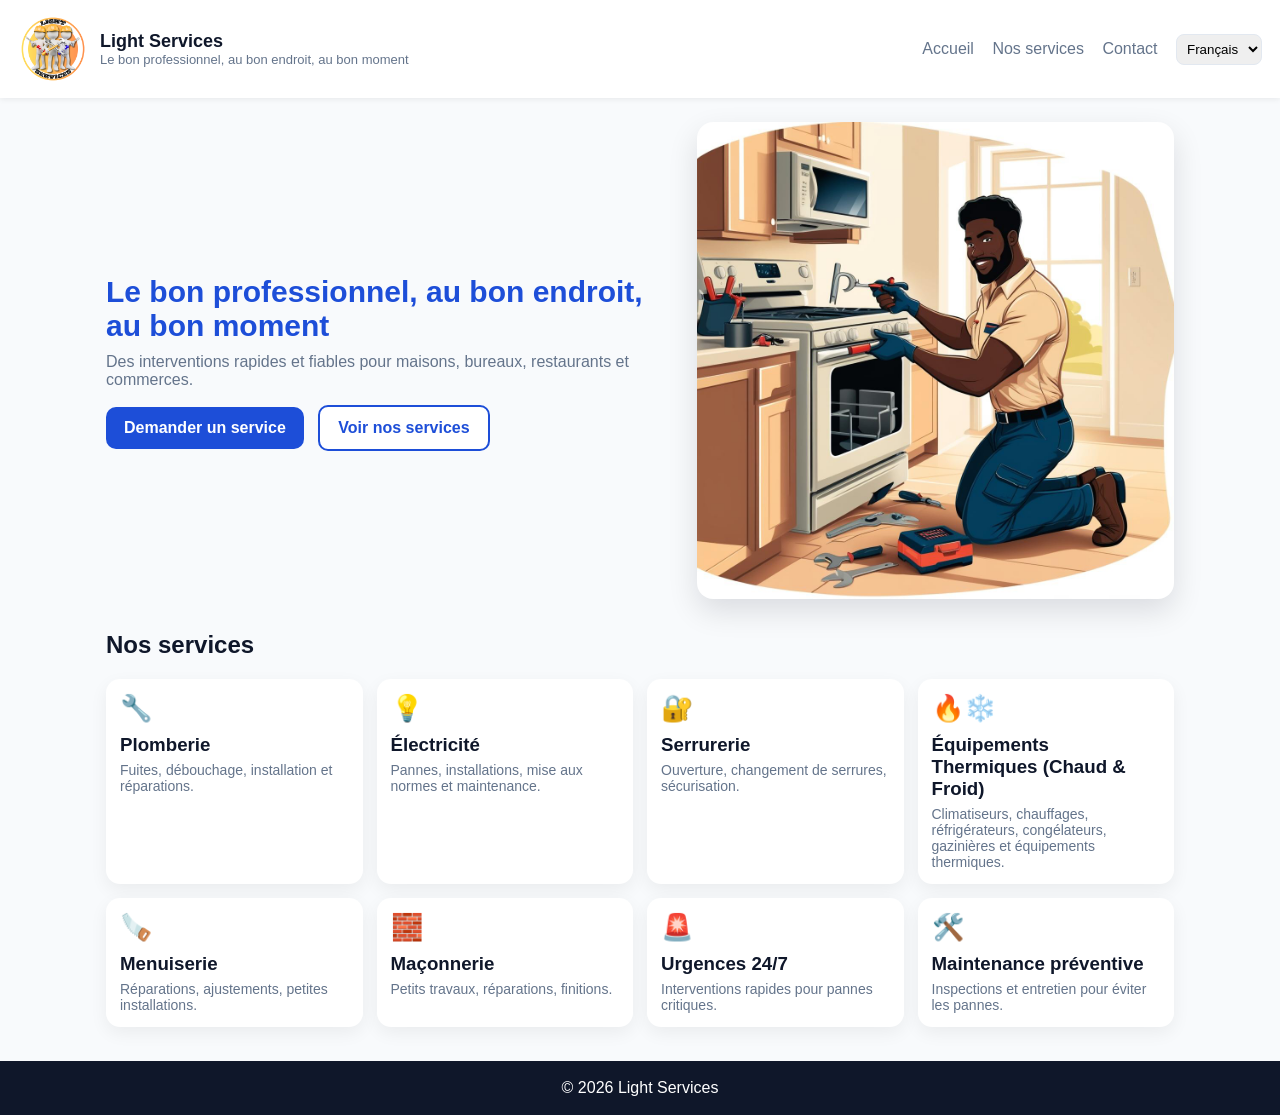
==== index.html @ 5b81557a "Move site to root for GitHub Pages" ====
<!doctype html>
<html lang="fr">
<head>
  <meta charset="utf-8" />
  <meta name="viewport" content="width=device-width,initial-scale=1" />
  <title>Light Services - Accueil</title>
  <link rel="stylesheet" href="style.css">
</head>
<body>
  <header>
    <div class="brand">
      <img src="assets/logo.png" alt="Light Services">
      <div>
        <h1>Light Services</h1>
        <p id="slogan">—</p>
      </div>
    </div>
    <nav>
      <a href="index.html" id="navHome">Accueil</a>
      <a href="services.html" id="navServices">Nos services</a>
      <a href="contact.html" id="navContact">Contact</a>
      <select class="langSwitcher" aria-label="Language selector">
        <option value="fr">Français</option>
        <option value="en">English</option>
      </select>
    </nav>
  </header>

  <main>
    <section class="hero">
      <div>
        <h2 id="heroTitle">Le bon professionnel, au bon endroit, au bon moment</h2>
        <p class="lead" id="heroLead">Des interventions rapides et fiables…</p>
        <a class="btn primary" href="contact.html" id="btnRequest">Demander un service</a>
        <a class="btn outline" href="services.html" id="btnServices">Voir nos services</a>
      </div>
      <div>
        <img src="assets/technicien.jpg" alt="Technicien Light Services">
      </div>
    </section>

    <section class="section">
      <h2 id="servicesSectionTitle">Nos services</h2>
      <div class="grid">
        <div class="card">
          <div class="icon">🔧</div>
          <h3 id="s1Title">Plomberie</h3>
          <p id="s1Text">—</p>
        </div>
        <div class="card">
          <div class="icon">💡</div>
          <h3 id="s2Title">Électricité</h3>
          <p id="s2Text">—</p>
        </div>
        <div class="card">
          <div class="icon">🔐</div>
          <h3 id="s3Title">Serrurerie</h3>
          <p id="s3Text">—</p>
        </div>
        <div class="card">
          <div class="icon">🔥❄️</div>
          <h3 id="s4Title">Équipements Thermiques (Chaud & Froid)</h3>
          <p id="s4Text">—</p>
        </div>
        <div class="card">
          <div class="icon">🪚</div>
          <h3 id="s5Title">Menuiserie</h3>
          <p id="s5Text">—</p>
        </div>
        <div class="card">
          <div class="icon">🧱</div>
          <h3 id="s6Title">Maçonnerie</h3>
          <p id="s6Text">—</p>
        </div>
        <div class="card">
          <div class="icon">🚨</div>
          <h3 id="s7Title">Urgences 24/7</h3>
          <p id="s7Text">—</p>
        </div>
        <div class="card">
          <div class="icon">🛠️</div>
          <h3 id="s8Title">Maintenance préventive</h3>
          <p id="s8Text">—</p>
        </div>
      </div>
    </section>
  </main>

  <footer>© 2026 Light Services</footer>
  <script src="script.js"></script>
  <script>
    // slogan mirrors hero title
    document.addEventListener("DOMContentLoaded", ()=>{
      const h = document.getElementById("heroTitle");
      const s = document.getElementById("slogan");
      if(h && s) s.textContent = h.textContent;
    });
  </script>
</body>
</html>
---- style.css ----
:root{
  --blue:#1d4ed8;
  --orange:#f97316;
  --muted:#64748b;
  --bg:#f8fafc;
  --card:#ffffff;
  --text:#0f172a;
}

*{box-sizing:border-box}
body{margin:0;font-family:Arial, sans-serif;background:var(--bg);color:var(--text)}
header{background:#fff;box-shadow:0 1px 6px rgba(2,6,23,.08);padding:14px 18px;display:flex;align-items:center;justify-content:space-between;gap:12px;flex-wrap:wrap}
.brand{display:flex;align-items:center;gap:12px}
.brand img{height:70px}
.brand h1{font-size:18px;margin:0}
.brand p{margin:0;color:var(--muted);font-size:13px}
nav a{color:var(--muted);text-decoration:none;margin-right:14px}
nav a:hover{color:var(--blue)}
nav select{padding:6px;border-radius:8px;border:1px solid #e2e8f0}
main{max-width:1100px;margin:24px auto;padding:0 16px}
.hero{display:grid;grid-template-columns:1.2fr 1fr;gap:18px;align-items:center}
.hero h2{font-size:30px;margin:0 0 10px;color:var(--blue)}
.hero .lead{color:var(--muted);font-size:16px;margin:0 0 16px}
.hero img{width:100%;height:auto;border-radius:16px;box-shadow:0 12px 30px rgba(2,6,23,.12);background:#fff}
.btn{display:inline-block;padding:12px 18px;border-radius:10px;text-decoration:none;font-weight:700}
.btn.primary{background:var(--blue);color:#fff}
.btn.outline{border:2px solid var(--blue);color:var(--blue);background:#fff;margin-left:10px}
.section{margin-top:28px}
.grid{display:grid;grid-template-columns:repeat(4,1fr);gap:14px}
.card{background:var(--card);border-radius:14px;padding:14px;box-shadow:0 6px 18px rgba(2,6,23,.06)}
.card .icon{font-size:26px}
.card h3{margin:10px 0 6px}
.card p{margin:0;color:var(--muted);font-size:14px}
footer{margin-top:34px;padding:18px;text-align:center;background:#0f172a;color:#fff}
form{display:grid;grid-template-columns:1fr 1fr;gap:12px}
label{font-weight:700;font-size:13px}
input, select, textarea{padding:10px;border:1px solid #e2e8f0;border-radius:10px}
textarea{grid-column:span 2;min-height:120px}
form .btn{grid-column:span 2;text-align:center;border:none;cursor:pointer}
.note{color:var(--muted);font-size:13px}
@media(max-width:900px){
  .hero{grid-template-columns:1fr}
  .grid{grid-template-columns:repeat(2,1fr)}
  form{grid-template-columns:1fr}
  textarea{grid-column:span 1}
}
@media(max-width:520px){
  .grid{grid-template-columns:1fr}
  .btn.outline{margin-left:0;margin-top:10px}
}
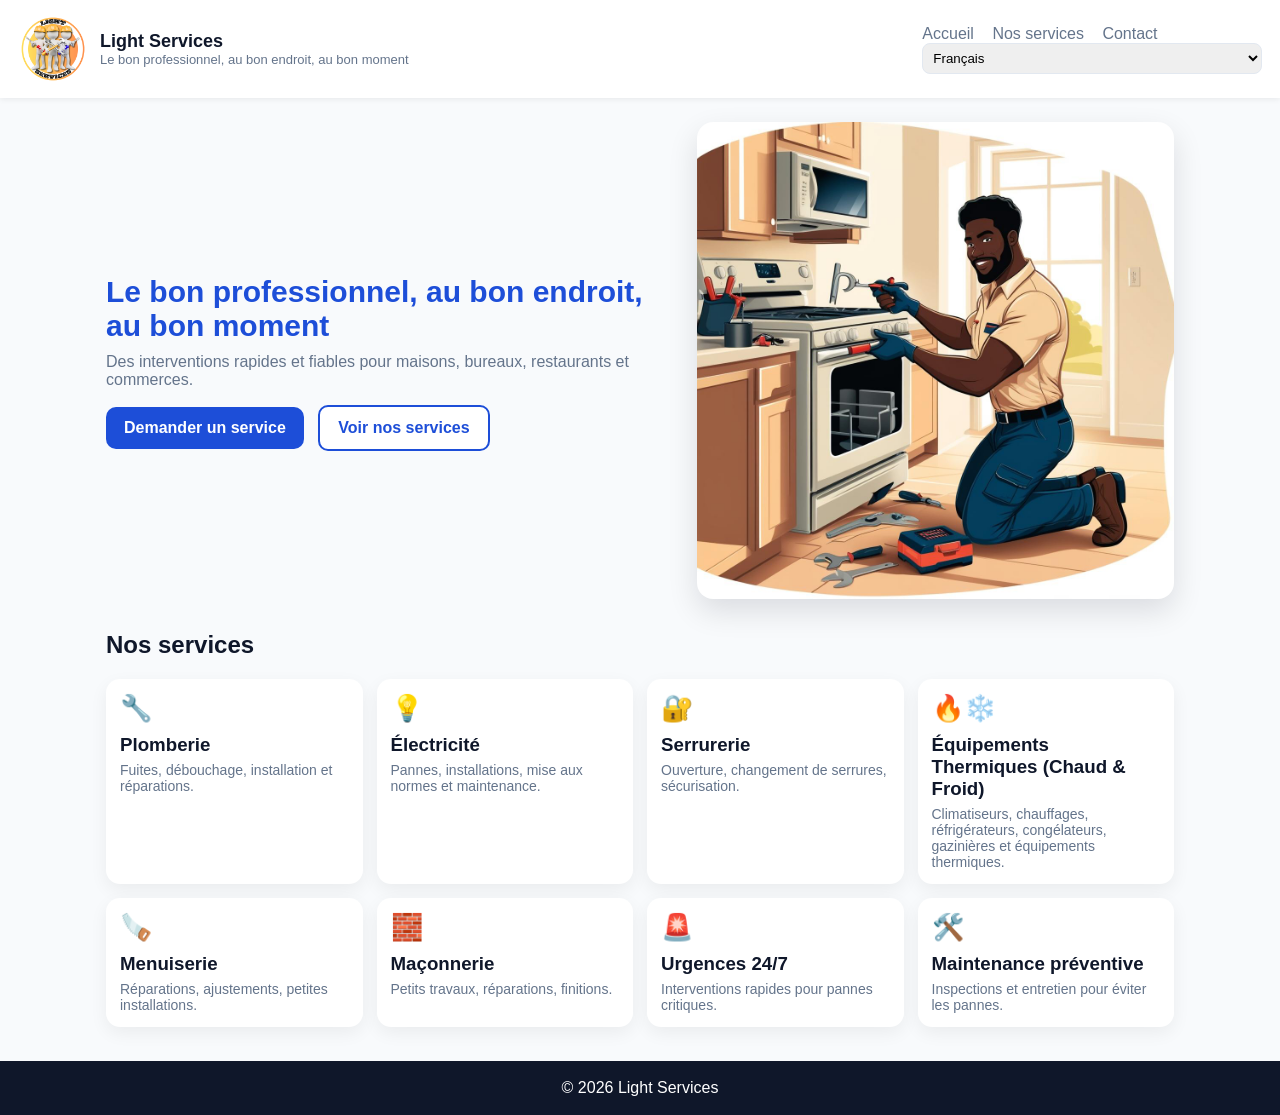
==== commit cd72f26b: "Frontend V9" ====
--- a/index.html
+++ b/index.html
@@ -7,9 +7,12 @@
   <link rel="stylesheet" href="style.css">
 </head>
 <body>
+
   <header>
     <div class="brand">
-      <img src="assets/logo.png" alt="Light Services">
+      <a href="index.html" aria-label="Retour à l'accueil">
+        <img src="assets/logo.png" alt="Light Services">
+      </a>
       <div>
         <h1>Light Services</h1>
         <p id="slogan">—</p>
@@ -26,75 +29,44 @@
     </nav>
   </header>
 
-  <main>
-    <section class="hero">
-      <div>
-        <h2 id="heroTitle">Le bon professionnel, au bon endroit, au bon moment</h2>
-        <p class="lead" id="heroLead">Des interventions rapides et fiables…</p>
-        <a class="btn primary" href="contact.html" id="btnRequest">Demander un service</a>
-        <a class="btn outline" href="services.html" id="btnServices">Voir nos services</a>
-      </div>
-      <div>
-        <img src="assets/technicien.jpg" alt="Technicien Light Services">
-      </div>
-    </section>
 
-    <section class="section">
-      <h2 id="servicesSectionTitle">Nos services</h2>
-      <div class="grid">
-        <div class="card">
-          <div class="icon">🔧</div>
-          <h3 id="s1Title">Plomberie</h3>
-          <p id="s1Text">—</p>
-        </div>
-        <div class="card">
-          <div class="icon">💡</div>
-          <h3 id="s2Title">Électricité</h3>
-          <p id="s2Text">—</p>
-        </div>
-        <div class="card">
-          <div class="icon">🔐</div>
-          <h3 id="s3Title">Serrurerie</h3>
-          <p id="s3Text">—</p>
-        </div>
-        <div class="card">
-          <div class="icon">🔥❄️</div>
-          <h3 id="s4Title">Équipements Thermiques (Chaud & Froid)</h3>
-          <p id="s4Text">—</p>
-        </div>
-        <div class="card">
-          <div class="icon">🪚</div>
-          <h3 id="s5Title">Menuiserie</h3>
-          <p id="s5Text">—</p>
-        </div>
-        <div class="card">
-          <div class="icon">🧱</div>
-          <h3 id="s6Title">Maçonnerie</h3>
-          <p id="s6Text">—</p>
-        </div>
-        <div class="card">
-          <div class="icon">🚨</div>
-          <h3 id="s7Title">Urgences 24/7</h3>
-          <p id="s7Text">—</p>
-        </div>
-        <div class="card">
-          <div class="icon">🛠️</div>
-          <h3 id="s8Title">Maintenance préventive</h3>
-          <p id="s8Text">—</p>
-        </div>
-      </div>
-    </section>
-  </main>
+<main>
+  <section class="hero">
+    <div>
+      <h2 id="heroTitle">Le bon professionnel, au bon endroit, au bon moment</h2>
+      <p class="lead" id="heroLead">Des interventions rapides et fiables…</p>
+      <a class="btn primary" href="contact.html" id="btnRequest">Demander un service</a>
+      <a class="btn outline" href="services.html" id="btnServices">Voir nos services</a>
+    </div>
+    <div>
+      <img src="assets/technicien.jpg" alt="Technicien Light Services">
+    </div>
+  </section>
 
-  <footer>© 2026 Light Services</footer>
-  <script src="script.js"></script>
-  <script>
-    // slogan mirrors hero title
-    document.addEventListener("DOMContentLoaded", ()=>{
-      const h = document.getElementById("heroTitle");
-      const s = document.getElementById("slogan");
-      if(h && s) s.textContent = h.textContent;
-    });
-  </script>
+  <section class="section">
+    <h2 id="servicesSectionTitle">Nos services</h2>
+    <div class="grid">
+      <div class="card"><div class="icon">🔧</div><h3 id="s1Title">Plomberie</h3><p id="s1Text">—</p></div>
+      <div class="card"><div class="icon">💡</div><h3 id="s2Title">Électricité</h3><p id="s2Text">—</p></div>
+      <div class="card"><div class="icon">🔐</div><h3 id="s3Title">Serrurerie</h3><p id="s3Text">—</p></div>
+      <div class="card"><div class="icon">🔥❄️</div><h3 id="s4Title">Équipements Thermiques (Chaud & Froid)</h3><p id="s4Text">—</p></div>
+      <div class="card"><div class="icon">🪚</div><h3 id="s5Title">Menuiserie</h3><p id="s5Text">—</p></div>
+      <div class="card"><div class="icon">🧱</div><h3 id="s6Title">Maçonnerie</h3><p id="s6Text">—</p></div>
+      <div class="card"><div class="icon">🚨</div><h3 id="s7Title">Urgences 24/7</h3><p id="s7Text">—</p></div>
+      <div class="card"><div class="icon">🛠️</div><h3 id="s8Title">Maintenance préventive</h3><p id="s8Text">—</p></div>
+    </div>
+  </section>
+</main>
+
+<footer>© 2026 Light Services</footer>
+<script src="script.js"></script>
+<script>
+  // slogan mirrors hero title
+  document.addEventListener("DOMContentLoaded", ()=>{
+    const h = document.getElementById("heroTitle");
+    const s = document.getElementById("slogan");
+    if(h && s) s.textContent = h.textContent;
+  });
+</script>
 </body>
 </html>
--- a/style.css
+++ b/style.css
@@ -11,6 +11,7 @@
 body{margin:0;font-family:Arial, sans-serif;background:var(--bg);color:var(--text)}
 header{background:#fff;box-shadow:0 1px 6px rgba(2,6,23,.08);padding:14px 18px;display:flex;align-items:center;justify-content:space-between;gap:12px;flex-wrap:wrap}
 .brand{display:flex;align-items:center;gap:12px}
+.brand a{display:inline-flex;align-items:center}
 .brand img{height:70px}
 .brand h1{font-size:18px;margin:0}
 .brand p{margin:0;color:var(--muted);font-size:13px}
@@ -34,7 +35,7 @@
 footer{margin-top:34px;padding:18px;text-align:center;background:#0f172a;color:#fff}
 form{display:grid;grid-template-columns:1fr 1fr;gap:12px}
 label{font-weight:700;font-size:13px}
-input, select, textarea{padding:10px;border:1px solid #e2e8f0;border-radius:10px}
+input, select, textarea{padding:10px;border:1px solid #e2e8f0;border-radius:10px;width:100%}
 textarea{grid-column:span 2;min-height:120px}
 form .btn{grid-column:span 2;text-align:center;border:none;cursor:pointer}
 .note{color:var(--muted);font-size:13px}
@@ -48,3 +49,41 @@
   .grid{grid-template-columns:1fr}
   .btn.outline{margin-left:0;margin-top:10px}
 }
+
+
+/* V8 PRO: location autocomplete */
+.loc-wrap{position:relative}
+.loc-suggestions{
+  position:absolute;
+  top:100%;
+  left:0;
+  right:0;
+  background:#fff;
+  border:1px solid #e2e8f0;
+  border-radius:12px;
+  margin-top:6px;
+  box-shadow:0 10px 22px rgba(2,6,23,.10);
+  max-height:220px;
+  overflow:auto;
+  z-index:50;
+}
+.loc-suggestions button{
+  width:100%;
+  text-align:left;
+  border:none;
+  background:transparent;
+  padding:10px 12px;
+  cursor:pointer;
+  font-size:14px;
+  color:var(--text);
+}
+.loc-suggestions button:hover{background:#f1f5f9}
+.loc-actions{display:flex;gap:10px;flex-wrap:wrap;margin-top:10px}
+.loc-actions .btn{padding:10px 14px}
+.btn.secondary{background:#fff;color:var(--blue);border:2px solid var(--blue)}
+
+
+/* V9: header band like V6 (logo clickable but same look) */
+.brand a{display:inline-flex;align-items:center;text-decoration:none}
+.brand a:visited{color:inherit}
+.brand a:focus{outline:none}
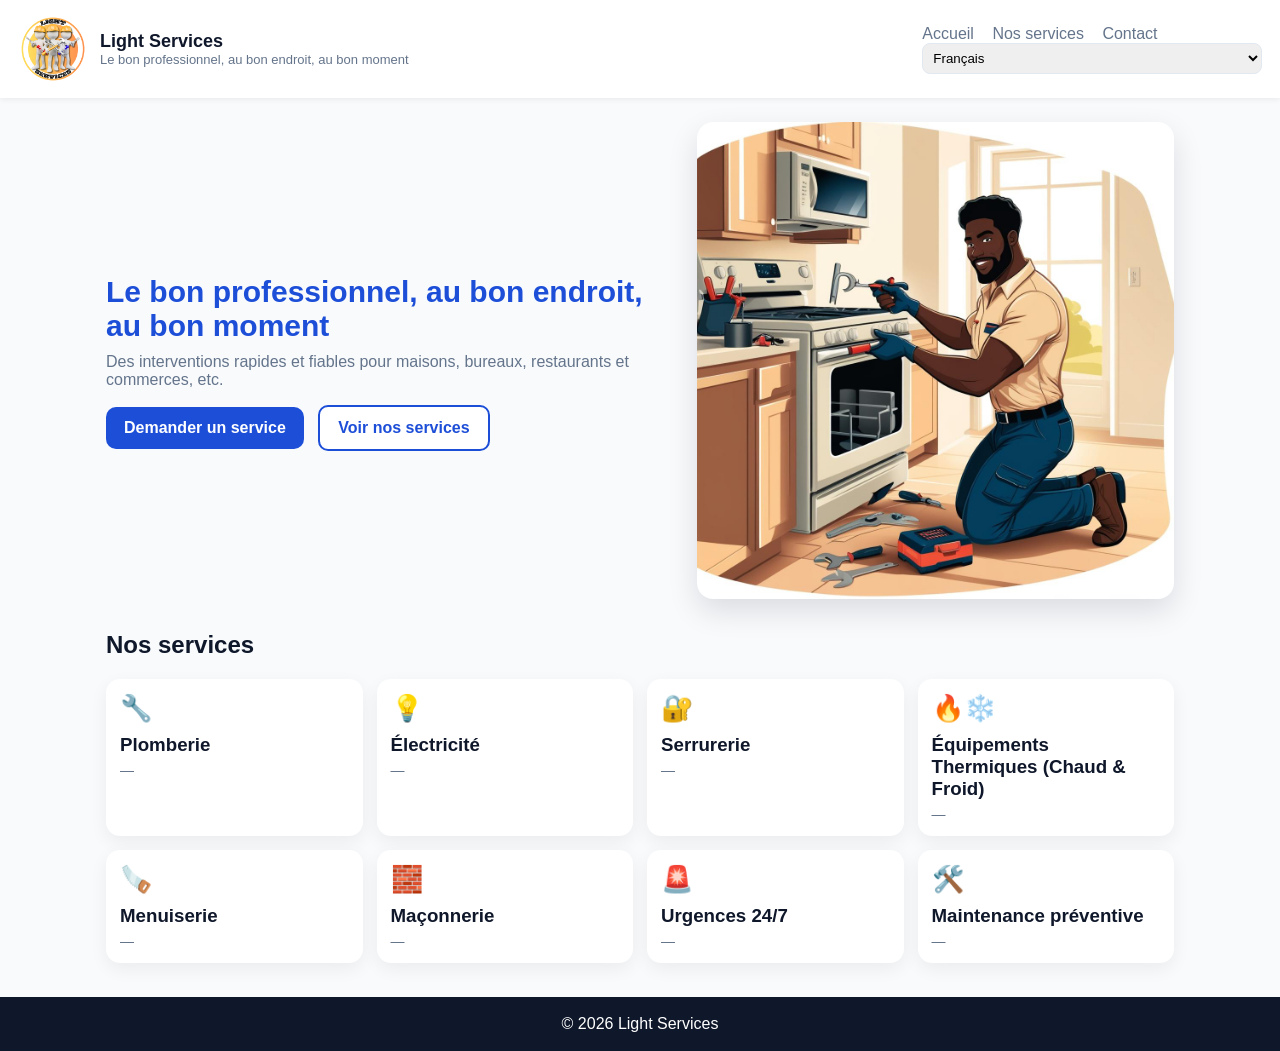
==== commit 2a1831a3: "Frontend V14: hero lead ends with etc (FR/EN)" ====
--- a/index.html
+++ b/index.html
@@ -34,7 +34,7 @@
   <section class="hero">
     <div>
       <h2 id="heroTitle">Le bon professionnel, au bon endroit, au bon moment</h2>
-      <p class="lead" id="heroLead">Des interventions rapides et fiables…</p>
+      <p class="lead" id="heroLead">Des interventions rapides et fiables pour maisons, bureaux, restaurants et commerces, etc.</p>
       <a class="btn primary" href="contact.html" id="btnRequest">Demander un service</a>
       <a class="btn outline" href="services.html" id="btnServices">Voir nos services</a>
     </div>
--- a/style.css
+++ b/style.css
@@ -87,3 +87,31 @@
 .brand a{display:inline-flex;align-items:center;text-decoration:none}
 .brand a:visited{color:inherit}
 .brand a:focus{outline:none}
+
+
+/* V10: form UX (required/optional + dynamic fields + photo preview) */
+.req{color:#dc2626;font-weight:800;margin-left:4px}
+.opt{color:var(--muted);font-weight:600;margin-left:6px;font-size:12px}
+.form-hint{color:var(--muted);font-size:13px;margin:6px 0 0}
+.fieldset{background:var(--card);border-radius:14px;padding:14px;box-shadow:0 6px 18px rgba(2,6,23,.06);margin-top:14px}
+.fieldset h3{margin:0 0 10px;font-size:16px}
+.row{display:grid;grid-template-columns:1fr 1fr;gap:12px}
+@media(max-width:900px){.row{grid-template-columns:1fr}}
+.toggle{display:flex;align-items:center;gap:10px;flex-wrap:wrap}
+.photo-preview{display:flex;gap:10px;flex-wrap:wrap;margin-top:10px}
+.photo-preview img{width:90px;height:90px;object-fit:cover;border-radius:12px;box-shadow:0 6px 18px rgba(2,6,23,.12)}
+.hidden{display:none !important}
+
+
+/* V12 overrides: ensure required stars visible + urgency alignment */
+.req{color:#e11d48 !important;font-weight:800 !important;font-size:16px !important;line-height:1}
+.toggle{justify-content:space-between !important;align-items:center !important;gap:20px !important}
+.toggle label{display:flex !important;align-items:center !important;gap:6px !important;font-weight:600 !important}
+
+
+/* V13: urgency alignment + radio group harmony */
+.radio-group{display:flex;align-items:center;gap:18px}
+.radio-group label{margin:0 !important}
+.radio-group input{transform:translateY(1px)}
+.toggle{align-items:flex-start !important}
+.toggle > div:first-child{min-width:220px}
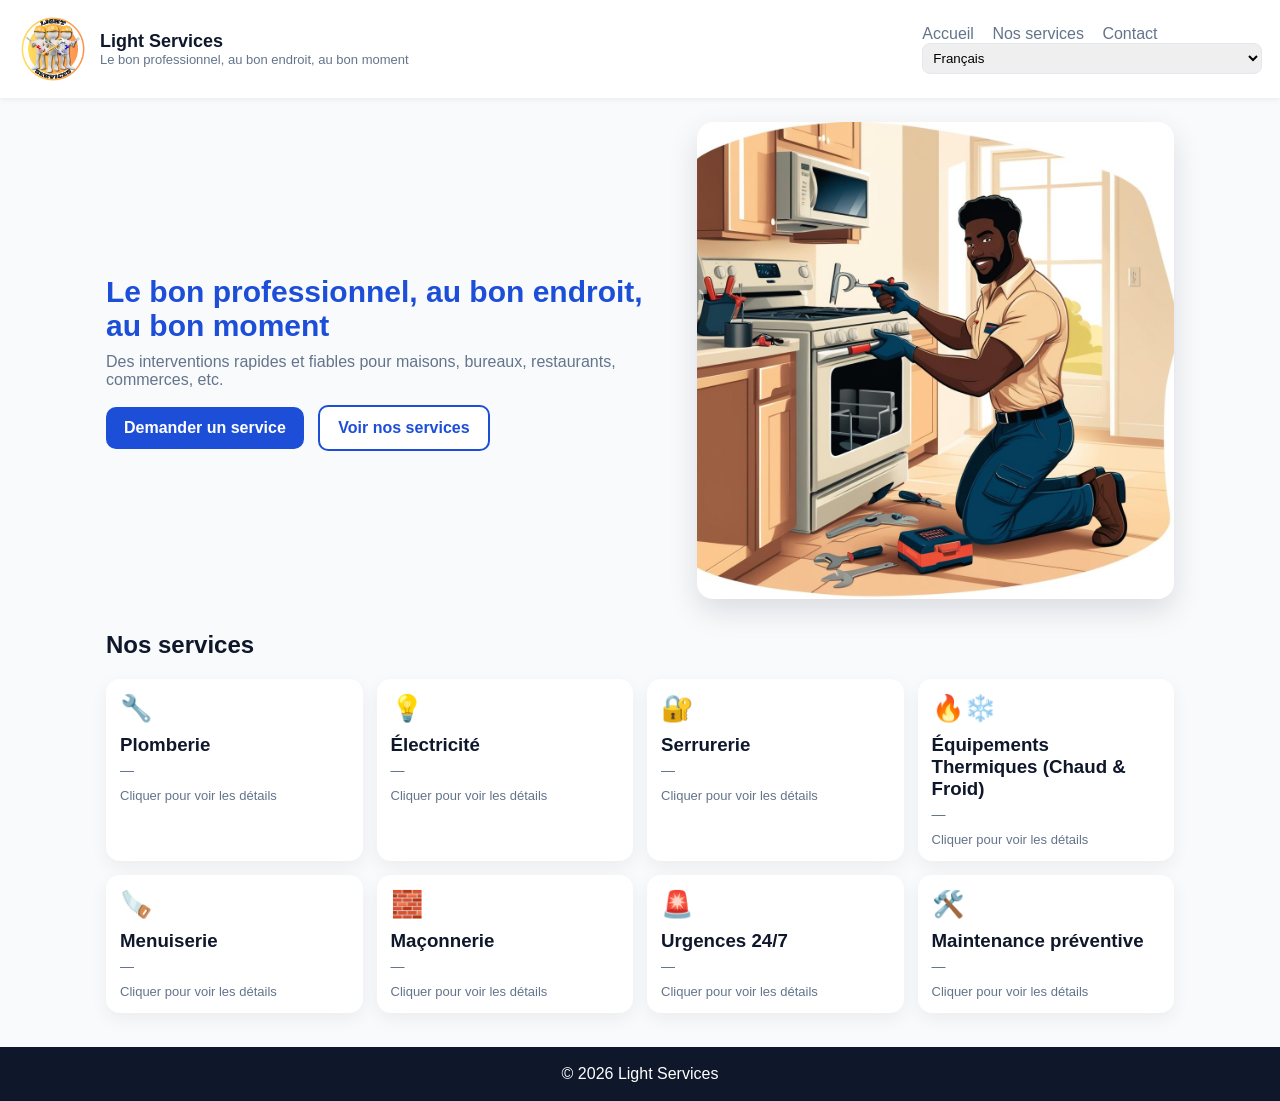
==== commit b93f9d06: "Frontend V15: hero text etc + service details on click" ====
--- a/index.html
+++ b/index.html
@@ -34,7 +34,7 @@
   <section class="hero">
     <div>
       <h2 id="heroTitle">Le bon professionnel, au bon endroit, au bon moment</h2>
-      <p class="lead" id="heroLead">Des interventions rapides et fiables pour maisons, bureaux, restaurants et commerces, etc.</p>
+      <p class="lead" id="heroLead">Des interventions rapides et fiables pour maisons, bureaux, restaurants, commerces, etc.</p>
       <a class="btn primary" href="contact.html" id="btnRequest">Demander un service</a>
       <a class="btn outline" href="services.html" id="btnServices">Voir nos services</a>
     </div>
@@ -46,14 +46,62 @@
   <section class="section">
     <h2 id="servicesSectionTitle">Nos services</h2>
     <div class="grid">
-      <div class="card"><div class="icon">🔧</div><h3 id="s1Title">Plomberie</h3><p id="s1Text">—</p></div>
-      <div class="card"><div class="icon">💡</div><h3 id="s2Title">Électricité</h3><p id="s2Text">—</p></div>
-      <div class="card"><div class="icon">🔐</div><h3 id="s3Title">Serrurerie</h3><p id="s3Text">—</p></div>
-      <div class="card"><div class="icon">🔥❄️</div><h3 id="s4Title">Équipements Thermiques (Chaud & Froid)</h3><p id="s4Text">—</p></div>
-      <div class="card"><div class="icon">🪚</div><h3 id="s5Title">Menuiserie</h3><p id="s5Text">—</p></div>
-      <div class="card"><div class="icon">🧱</div><h3 id="s6Title">Maçonnerie</h3><p id="s6Text">—</p></div>
-      <div class="card"><div class="icon">🚨</div><h3 id="s7Title">Urgences 24/7</h3><p id="s7Text">—</p></div>
-      <div class="card"><div class="icon">🛠️</div><h3 id="s8Title">Maintenance préventive</h3><p id="s8Text">—</p></div>
+      <div class="card serviceCard" data-service="s1" role="button" tabindex="0" aria-expanded="false">
+      <div class="icon">🔧</div><h3 id="s1Title">Plomberie</h3><p id="s1Text">—</p>
+      <div class="serviceDetails" id="s1Details" aria-hidden="true">
+        <ul class="subservices" id="s1List"></ul>
+      </div>
+      <div class="serviceHint" id="s1Hint">Cliquer pour voir les détails</div>
+    </div>
+      <div class="card serviceCard" data-service="s2" role="button" tabindex="0" aria-expanded="false">
+      <div class="icon">💡</div><h3 id="s2Title">Électricité</h3><p id="s2Text">—</p>
+      <div class="serviceDetails" id="s2Details" aria-hidden="true">
+        <ul class="subservices" id="s2List"></ul>
+      </div>
+      <div class="serviceHint" id="s2Hint">Cliquer pour voir les détails</div>
+    </div>
+      <div class="card serviceCard" data-service="s3" role="button" tabindex="0" aria-expanded="false">
+      <div class="icon">🔐</div><h3 id="s3Title">Serrurerie</h3><p id="s3Text">—</p>
+      <div class="serviceDetails" id="s3Details" aria-hidden="true">
+        <ul class="subservices" id="s3List"></ul>
+      </div>
+      <div class="serviceHint" id="s3Hint">Cliquer pour voir les détails</div>
+    </div>
+      <div class="card serviceCard" data-service="s4" role="button" tabindex="0" aria-expanded="false">
+      <div class="icon">🔥❄️</div><h3 id="s4Title">Équipements Thermiques (Chaud & Froid)</h3><p id="s4Text">—</p>
+      <div class="serviceDetails" id="s4Details" aria-hidden="true">
+        <ul class="subservices" id="s4List"></ul>
+      </div>
+      <div class="serviceHint" id="s4Hint">Cliquer pour voir les détails</div>
+    </div>
+      <div class="card serviceCard" data-service="s5" role="button" tabindex="0" aria-expanded="false">
+      <div class="icon">🪚</div><h3 id="s5Title">Menuiserie</h3><p id="s5Text">—</p>
+      <div class="serviceDetails" id="s5Details" aria-hidden="true">
+        <ul class="subservices" id="s5List"></ul>
+      </div>
+      <div class="serviceHint" id="s5Hint">Cliquer pour voir les détails</div>
+    </div>
+      <div class="card serviceCard" data-service="s6" role="button" tabindex="0" aria-expanded="false">
+      <div class="icon">🧱</div><h3 id="s6Title">Maçonnerie</h3><p id="s6Text">—</p>
+      <div class="serviceDetails" id="s6Details" aria-hidden="true">
+        <ul class="subservices" id="s6List"></ul>
+      </div>
+      <div class="serviceHint" id="s6Hint">Cliquer pour voir les détails</div>
+    </div>
+      <div class="card serviceCard" data-service="s7" role="button" tabindex="0" aria-expanded="false">
+      <div class="icon">🚨</div><h3 id="s7Title">Urgences 24/7</h3><p id="s7Text">—</p>
+      <div class="serviceDetails" id="s7Details" aria-hidden="true">
+        <ul class="subservices" id="s7List"></ul>
+      </div>
+      <div class="serviceHint" id="s7Hint">Cliquer pour voir les détails</div>
+    </div>
+      <div class="card serviceCard" data-service="s8" role="button" tabindex="0" aria-expanded="false">
+      <div class="icon">🛠️</div><h3 id="s8Title">Maintenance préventive</h3><p id="s8Text">—</p>
+      <div class="serviceDetails" id="s8Details" aria-hidden="true">
+        <ul class="subservices" id="s8List"></ul>
+      </div>
+      <div class="serviceHint" id="s8Hint">Cliquer pour voir les détails</div>
+    </div>
     </div>
   </section>
 </main>
--- a/style.css
+++ b/style.css
@@ -115,3 +115,31 @@
 .radio-group input{transform:translateY(1px)}
 .toggle{align-items:flex-start !important}
 .toggle > div:first-child{min-width:220px}
+
+
+/* V15: Service details (accordion) */
+.serviceCard{cursor:pointer; position:relative}
+.serviceHint{
+  margin-top:10px;
+  color: var(--muted);
+  font-size: 13px;
+}
+.serviceDetails{
+  margin-top:12px;
+  padding-top:12px;
+  border-top:1px dashed #e2e8f0;
+  display:none;
+}
+.serviceCard.open .serviceDetails{display:block}
+.subservices{
+  margin:0;
+  padding-left:18px;
+}
+.subservices li{
+  margin:6px 0;
+  color: var(--text);
+  opacity: .92;
+}
+.serviceCard.open{
+  outline: 2px solid rgba(14,165,233,.25);
+}
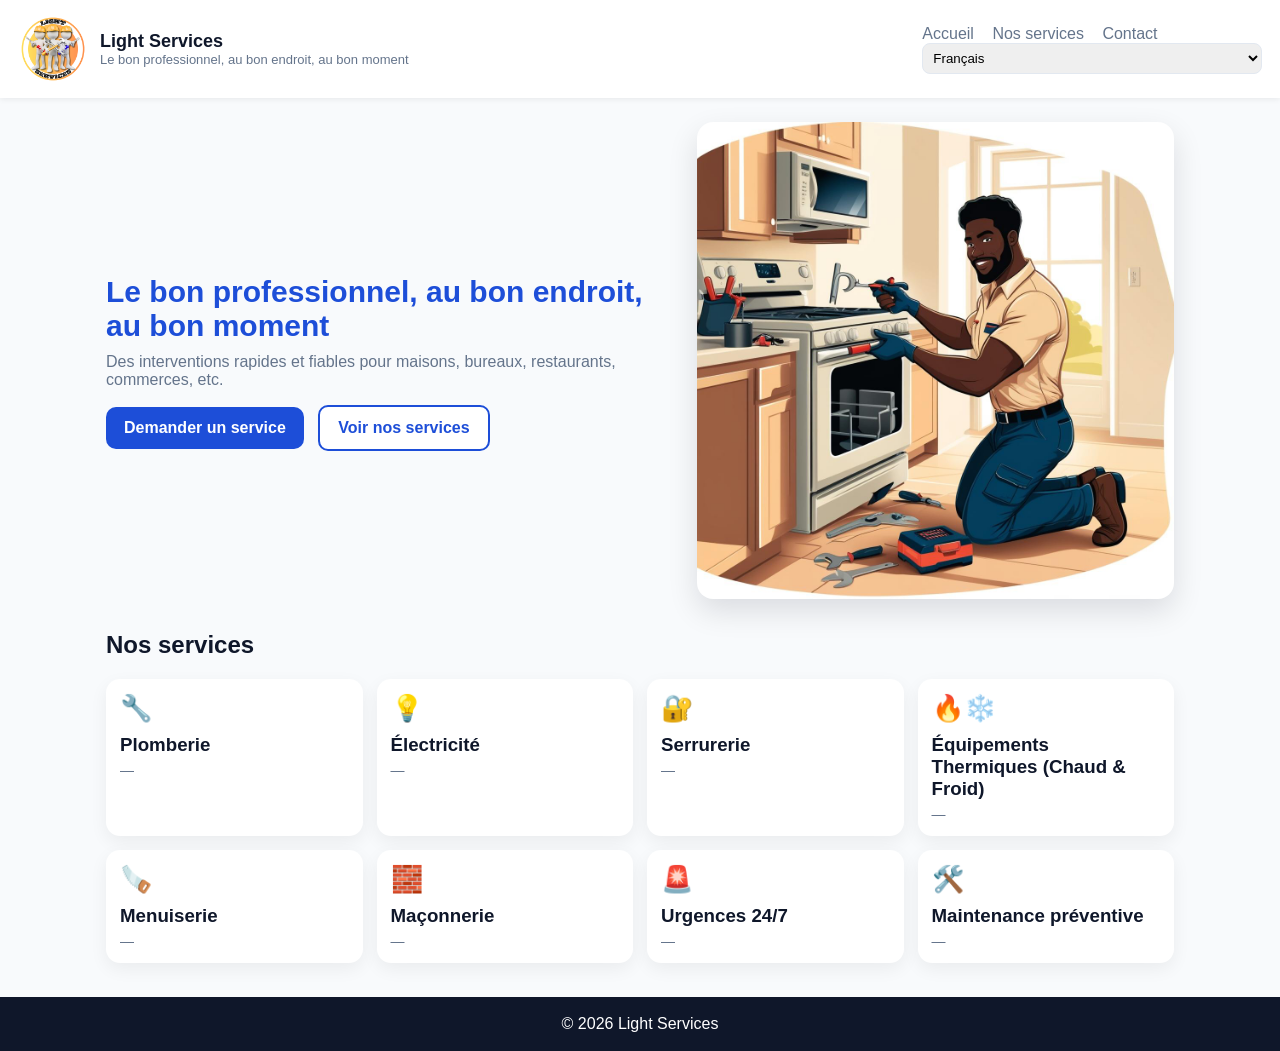
==== commit b21af114: "Frontend V18: accueil sans hint + details depannages au clic sur page services" ====
--- a/index.html
+++ b/index.html
@@ -46,62 +46,30 @@
   <section class="section">
     <h2 id="servicesSectionTitle">Nos services</h2>
     <div class="grid">
-      <div class="card serviceCard" data-service="s1" role="button" tabindex="0" aria-expanded="false">
+      <div class="card">
       <div class="icon">🔧</div><h3 id="s1Title">Plomberie</h3><p id="s1Text">—</p>
-      <div class="serviceDetails" id="s1Details" aria-hidden="true">
-        <ul class="subservices" id="s1List"></ul>
-      </div>
-      <div class="serviceHint" id="s1Hint">Cliquer pour voir les détails</div>
-    </div>
-      <div class="card serviceCard" data-service="s2" role="button" tabindex="0" aria-expanded="false">
+</div>
+      <div class="card">
       <div class="icon">💡</div><h3 id="s2Title">Électricité</h3><p id="s2Text">—</p>
-      <div class="serviceDetails" id="s2Details" aria-hidden="true">
-        <ul class="subservices" id="s2List"></ul>
-      </div>
-      <div class="serviceHint" id="s2Hint">Cliquer pour voir les détails</div>
-    </div>
-      <div class="card serviceCard" data-service="s3" role="button" tabindex="0" aria-expanded="false">
+</div>
+      <div class="card">
       <div class="icon">🔐</div><h3 id="s3Title">Serrurerie</h3><p id="s3Text">—</p>
-      <div class="serviceDetails" id="s3Details" aria-hidden="true">
-        <ul class="subservices" id="s3List"></ul>
-      </div>
-      <div class="serviceHint" id="s3Hint">Cliquer pour voir les détails</div>
-    </div>
-      <div class="card serviceCard" data-service="s4" role="button" tabindex="0" aria-expanded="false">
+</div>
+      <div class="card">
       <div class="icon">🔥❄️</div><h3 id="s4Title">Équipements Thermiques (Chaud & Froid)</h3><p id="s4Text">—</p>
-      <div class="serviceDetails" id="s4Details" aria-hidden="true">
-        <ul class="subservices" id="s4List"></ul>
-      </div>
-      <div class="serviceHint" id="s4Hint">Cliquer pour voir les détails</div>
-    </div>
-      <div class="card serviceCard" data-service="s5" role="button" tabindex="0" aria-expanded="false">
+</div>
+      <div class="card">
       <div class="icon">🪚</div><h3 id="s5Title">Menuiserie</h3><p id="s5Text">—</p>
-      <div class="serviceDetails" id="s5Details" aria-hidden="true">
-        <ul class="subservices" id="s5List"></ul>
-      </div>
-      <div class="serviceHint" id="s5Hint">Cliquer pour voir les détails</div>
-    </div>
-      <div class="card serviceCard" data-service="s6" role="button" tabindex="0" aria-expanded="false">
+</div>
+      <div class="card">
       <div class="icon">🧱</div><h3 id="s6Title">Maçonnerie</h3><p id="s6Text">—</p>
-      <div class="serviceDetails" id="s6Details" aria-hidden="true">
-        <ul class="subservices" id="s6List"></ul>
-      </div>
-      <div class="serviceHint" id="s6Hint">Cliquer pour voir les détails</div>
-    </div>
-      <div class="card serviceCard" data-service="s7" role="button" tabindex="0" aria-expanded="false">
+</div>
+      <div class="card">
       <div class="icon">🚨</div><h3 id="s7Title">Urgences 24/7</h3><p id="s7Text">—</p>
-      <div class="serviceDetails" id="s7Details" aria-hidden="true">
-        <ul class="subservices" id="s7List"></ul>
-      </div>
-      <div class="serviceHint" id="s7Hint">Cliquer pour voir les détails</div>
-    </div>
-      <div class="card serviceCard" data-service="s8" role="button" tabindex="0" aria-expanded="false">
+</div>
+      <div class="card">
       <div class="icon">🛠️</div><h3 id="s8Title">Maintenance préventive</h3><p id="s8Text">—</p>
-      <div class="serviceDetails" id="s8Details" aria-hidden="true">
-        <ul class="subservices" id="s8List"></ul>
-      </div>
-      <div class="serviceHint" id="s8Hint">Cliquer pour voir les détails</div>
-    </div>
+</div>
     </div>
   </section>
 </main>
--- a/style.css
+++ b/style.css
@@ -143,3 +143,16 @@
 .serviceCard.open{
   outline: 2px solid rgba(14,165,233,.25);
 }
+
+
+/* V17: service details toggle */
+.serviceDetails{display:none;margin-top:10px;padding-top:10px;border-top:1px solid #e2e8f0}
+.card.open .serviceDetails{display:block}
+.subservices{margin-left:18px;margin-top:6px}
+.subservices li{margin:4px 0;color:#334155}
+.serviceHint{margin-top:8px;color:#64748b;font-size:13px}
+.card.serviceCard{cursor:pointer}
+
+
+/* V18: no hint text on home/services */
+.serviceHint{display:none !important}
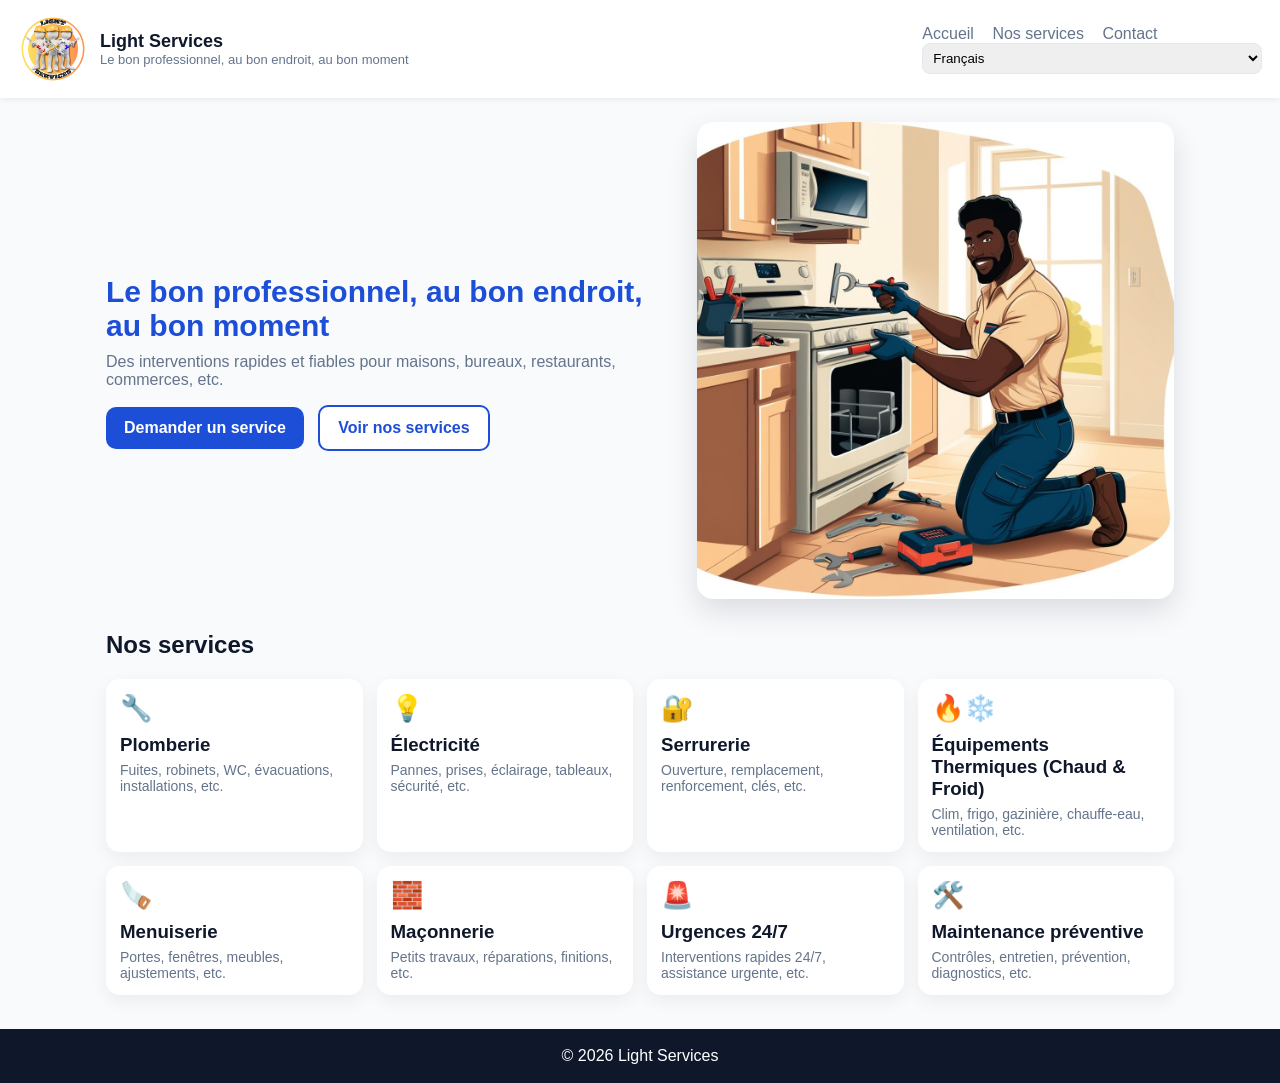
==== commit da217438: "Frontend V19: resumes depannages accueil uniquement" ====
--- a/index.html
+++ b/index.html
@@ -47,28 +47,28 @@
     <h2 id="servicesSectionTitle">Nos services</h2>
     <div class="grid">
       <div class="card">
-      <div class="icon">🔧</div><h3 id="s1Title">Plomberie</h3><p id="s1Text">—</p>
+      <div class="icon">🔧</div><h3 id="s1Title">Plomberie</h3><p id="s1Text">Fuites, robinets, WC, évacuations, installations, etc.</p>
 </div>
       <div class="card">
-      <div class="icon">💡</div><h3 id="s2Title">Électricité</h3><p id="s2Text">—</p>
+      <div class="icon">💡</div><h3 id="s2Title">Électricité</h3><p id="s2Text">Pannes, prises, éclairage, tableaux, sécurité, etc.</p>
 </div>
       <div class="card">
-      <div class="icon">🔐</div><h3 id="s3Title">Serrurerie</h3><p id="s3Text">—</p>
+      <div class="icon">🔐</div><h3 id="s3Title">Serrurerie</h3><p id="s3Text">Ouverture, remplacement, renforcement, clés, etc.</p>
 </div>
       <div class="card">
-      <div class="icon">🔥❄️</div><h3 id="s4Title">Équipements Thermiques (Chaud & Froid)</h3><p id="s4Text">—</p>
+      <div class="icon">🔥❄️</div><h3 id="s4Title">Équipements Thermiques (Chaud & Froid)</h3><p id="s4Text">Clim, frigo, gazinière, chauffe-eau, ventilation, etc.</p>
 </div>
       <div class="card">
-      <div class="icon">🪚</div><h3 id="s5Title">Menuiserie</h3><p id="s5Text">—</p>
+      <div class="icon">🪚</div><h3 id="s5Title">Menuiserie</h3><p id="s5Text">Portes, fenêtres, meubles, ajustements, etc.</p>
 </div>
       <div class="card">
-      <div class="icon">🧱</div><h3 id="s6Title">Maçonnerie</h3><p id="s6Text">—</p>
+      <div class="icon">🧱</div><h3 id="s6Title">Maçonnerie</h3><p id="s6Text">Petits travaux, réparations, finitions, etc.</p>
 </div>
       <div class="card">
-      <div class="icon">🚨</div><h3 id="s7Title">Urgences 24/7</h3><p id="s7Text">—</p>
+      <div class="icon">🚨</div><h3 id="s7Title">Urgences 24/7</h3><p id="s7Text">Interventions rapides 24/7, assistance urgente, etc.</p>
 </div>
       <div class="card">
-      <div class="icon">🛠️</div><h3 id="s8Title">Maintenance préventive</h3><p id="s8Text">—</p>
+      <div class="icon">🛠️</div><h3 id="s8Title">Maintenance préventive</h3><p id="s8Text">Contrôles, entretien, prévention, diagnostics, etc.</p>
 </div>
     </div>
   </section>
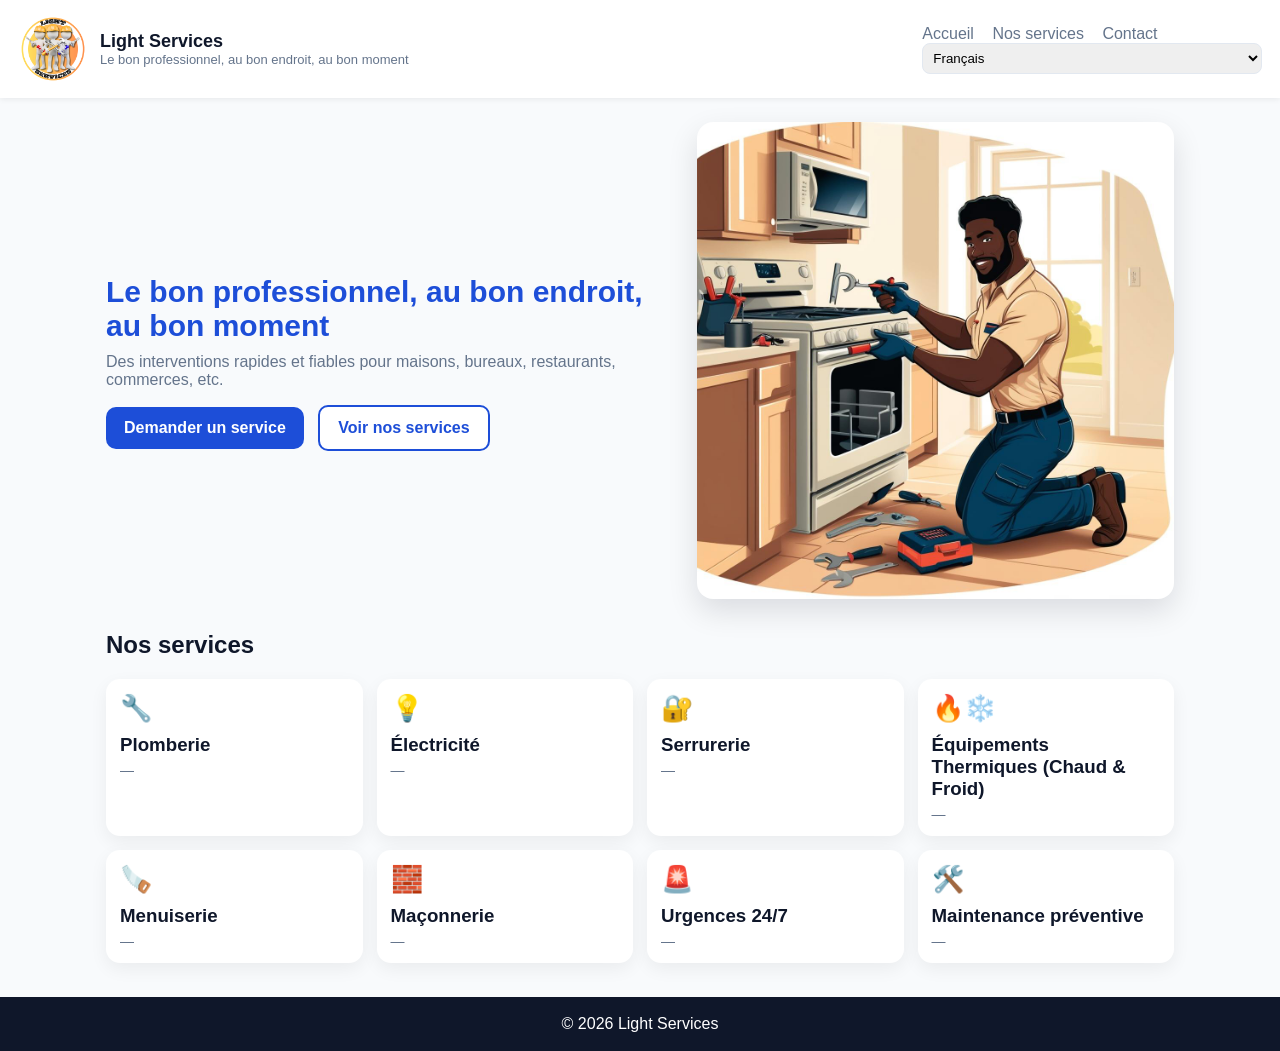
==== commit 9b7e6aba: "Frontend V21 FINAL: resumes FR/EN + details depannages sur page services" ====
--- a/index.html
+++ b/index.html
@@ -47,28 +47,28 @@
     <h2 id="servicesSectionTitle">Nos services</h2>
     <div class="grid">
       <div class="card">
-      <div class="icon">🔧</div><h3 id="s1Title">Plomberie</h3><p id="s1Text">Fuites, robinets, WC, évacuations, installations, etc.</p>
+      <div class="icon">🔧</div><h3 id="s1Title">Plomberie</h3><p id="s1Text">—</p>
 </div>
       <div class="card">
-      <div class="icon">💡</div><h3 id="s2Title">Électricité</h3><p id="s2Text">Pannes, prises, éclairage, tableaux, sécurité, etc.</p>
+      <div class="icon">💡</div><h3 id="s2Title">Électricité</h3><p id="s2Text">—</p>
 </div>
       <div class="card">
-      <div class="icon">🔐</div><h3 id="s3Title">Serrurerie</h3><p id="s3Text">Ouverture, remplacement, renforcement, clés, etc.</p>
+      <div class="icon">🔐</div><h3 id="s3Title">Serrurerie</h3><p id="s3Text">—</p>
 </div>
       <div class="card">
-      <div class="icon">🔥❄️</div><h3 id="s4Title">Équipements Thermiques (Chaud & Froid)</h3><p id="s4Text">Clim, frigo, gazinière, chauffe-eau, ventilation, etc.</p>
+      <div class="icon">🔥❄️</div><h3 id="s4Title">Équipements Thermiques (Chaud & Froid)</h3><p id="s4Text">—</p>
 </div>
       <div class="card">
-      <div class="icon">🪚</div><h3 id="s5Title">Menuiserie</h3><p id="s5Text">Portes, fenêtres, meubles, ajustements, etc.</p>
+      <div class="icon">🪚</div><h3 id="s5Title">Menuiserie</h3><p id="s5Text">—</p>
 </div>
       <div class="card">
-      <div class="icon">🧱</div><h3 id="s6Title">Maçonnerie</h3><p id="s6Text">Petits travaux, réparations, finitions, etc.</p>
+      <div class="icon">🧱</div><h3 id="s6Title">Maçonnerie</h3><p id="s6Text">—</p>
 </div>
       <div class="card">
-      <div class="icon">🚨</div><h3 id="s7Title">Urgences 24/7</h3><p id="s7Text">Interventions rapides 24/7, assistance urgente, etc.</p>
+      <div class="icon">🚨</div><h3 id="s7Title">Urgences 24/7</h3><p id="s7Text">—</p>
 </div>
       <div class="card">
-      <div class="icon">🛠️</div><h3 id="s8Title">Maintenance préventive</h3><p id="s8Text">Contrôles, entretien, prévention, diagnostics, etc.</p>
+      <div class="icon">🛠️</div><h3 id="s8Title">Maintenance préventive</h3><p id="s8Text">—</p>
 </div>
     </div>
   </section>
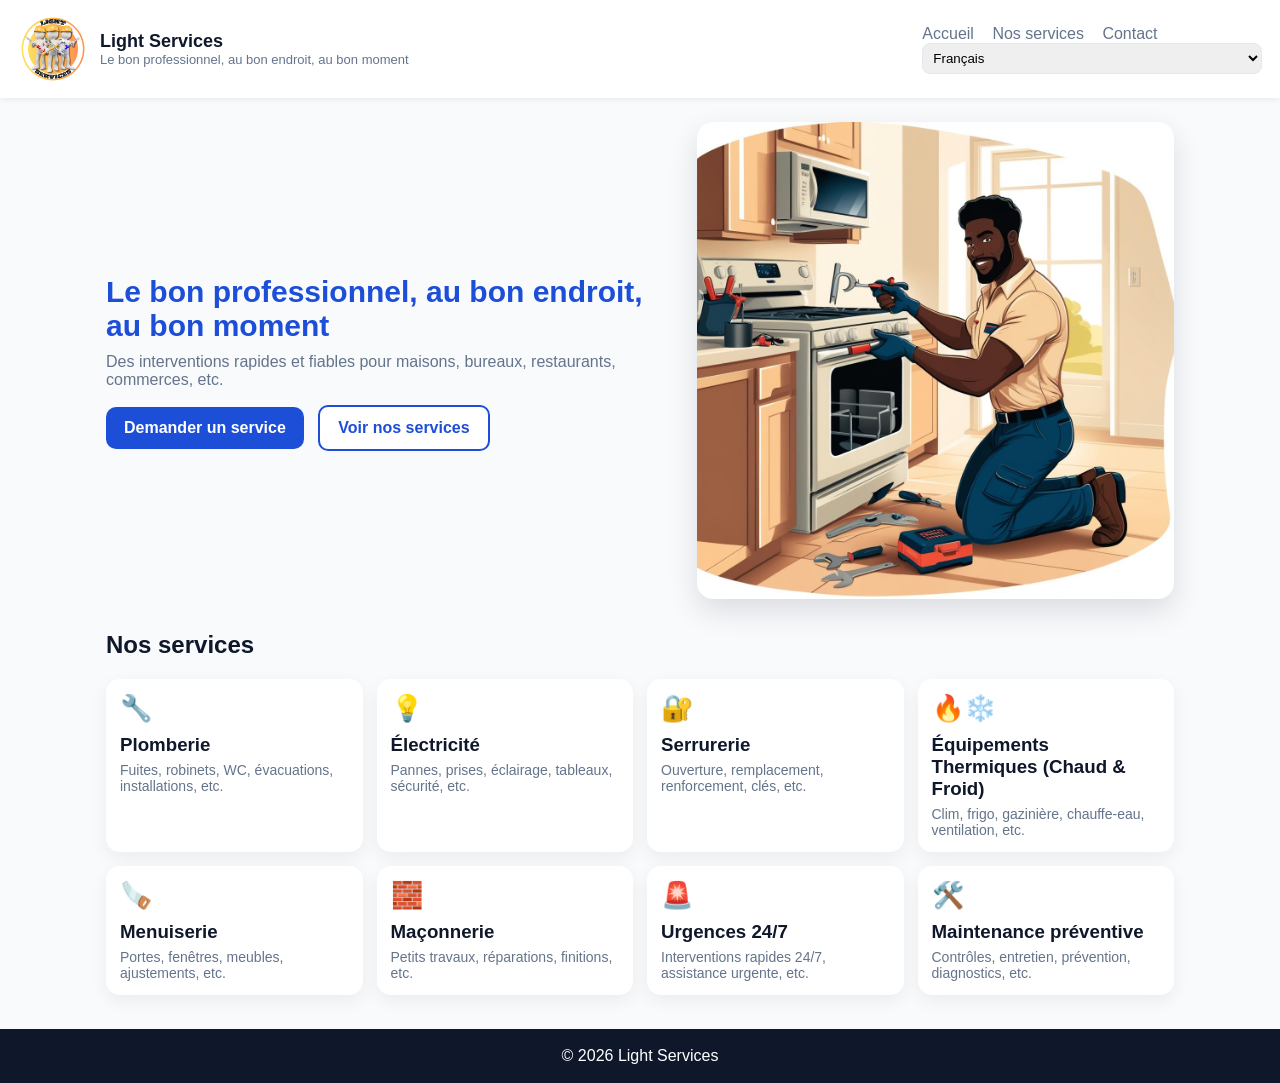
==== commit 584c4883: "Frontend V21 FIX: clic services => liste depannages" ====
--- a/index.html
+++ b/index.html
@@ -47,28 +47,28 @@
     <h2 id="servicesSectionTitle">Nos services</h2>
     <div class="grid">
       <div class="card">
-      <div class="icon">🔧</div><h3 id="s1Title">Plomberie</h3><p id="s1Text">—</p>
+      <div class="icon">🔧</div><h3 id="s1Title">Plomberie</h3><p id="s1Text">Fuites, robinets, WC, évacuations, installations, etc.</p>
 </div>
       <div class="card">
-      <div class="icon">💡</div><h3 id="s2Title">Électricité</h3><p id="s2Text">—</p>
+      <div class="icon">💡</div><h3 id="s2Title">Électricité</h3><p id="s2Text">Pannes, prises, éclairage, tableaux, sécurité, etc.</p>
 </div>
       <div class="card">
-      <div class="icon">🔐</div><h3 id="s3Title">Serrurerie</h3><p id="s3Text">—</p>
+      <div class="icon">🔐</div><h3 id="s3Title">Serrurerie</h3><p id="s3Text">Ouverture, remplacement, renforcement, clés, etc.</p>
 </div>
       <div class="card">
-      <div class="icon">🔥❄️</div><h3 id="s4Title">Équipements Thermiques (Chaud & Froid)</h3><p id="s4Text">—</p>
+      <div class="icon">🔥❄️</div><h3 id="s4Title">Équipements Thermiques (Chaud & Froid)</h3><p id="s4Text">Clim, frigo, gazinière, chauffe-eau, ventilation, etc.</p>
 </div>
       <div class="card">
-      <div class="icon">🪚</div><h3 id="s5Title">Menuiserie</h3><p id="s5Text">—</p>
+      <div class="icon">🪚</div><h3 id="s5Title">Menuiserie</h3><p id="s5Text">Portes, fenêtres, meubles, ajustements, etc.</p>
 </div>
       <div class="card">
-      <div class="icon">🧱</div><h3 id="s6Title">Maçonnerie</h3><p id="s6Text">—</p>
+      <div class="icon">🧱</div><h3 id="s6Title">Maçonnerie</h3><p id="s6Text">Petits travaux, réparations, finitions, etc.</p>
 </div>
       <div class="card">
-      <div class="icon">🚨</div><h3 id="s7Title">Urgences 24/7</h3><p id="s7Text">—</p>
+      <div class="icon">🚨</div><h3 id="s7Title">Urgences 24/7</h3><p id="s7Text">Interventions rapides 24/7, assistance urgente, etc.</p>
 </div>
       <div class="card">
-      <div class="icon">🛠️</div><h3 id="s8Title">Maintenance préventive</h3><p id="s8Text">—</p>
+      <div class="icon">🛠️</div><h3 id="s8Title">Maintenance préventive</h3><p id="s8Text">Contrôles, entretien, prévention, diagnostics, etc.</p>
 </div>
     </div>
   </section>
